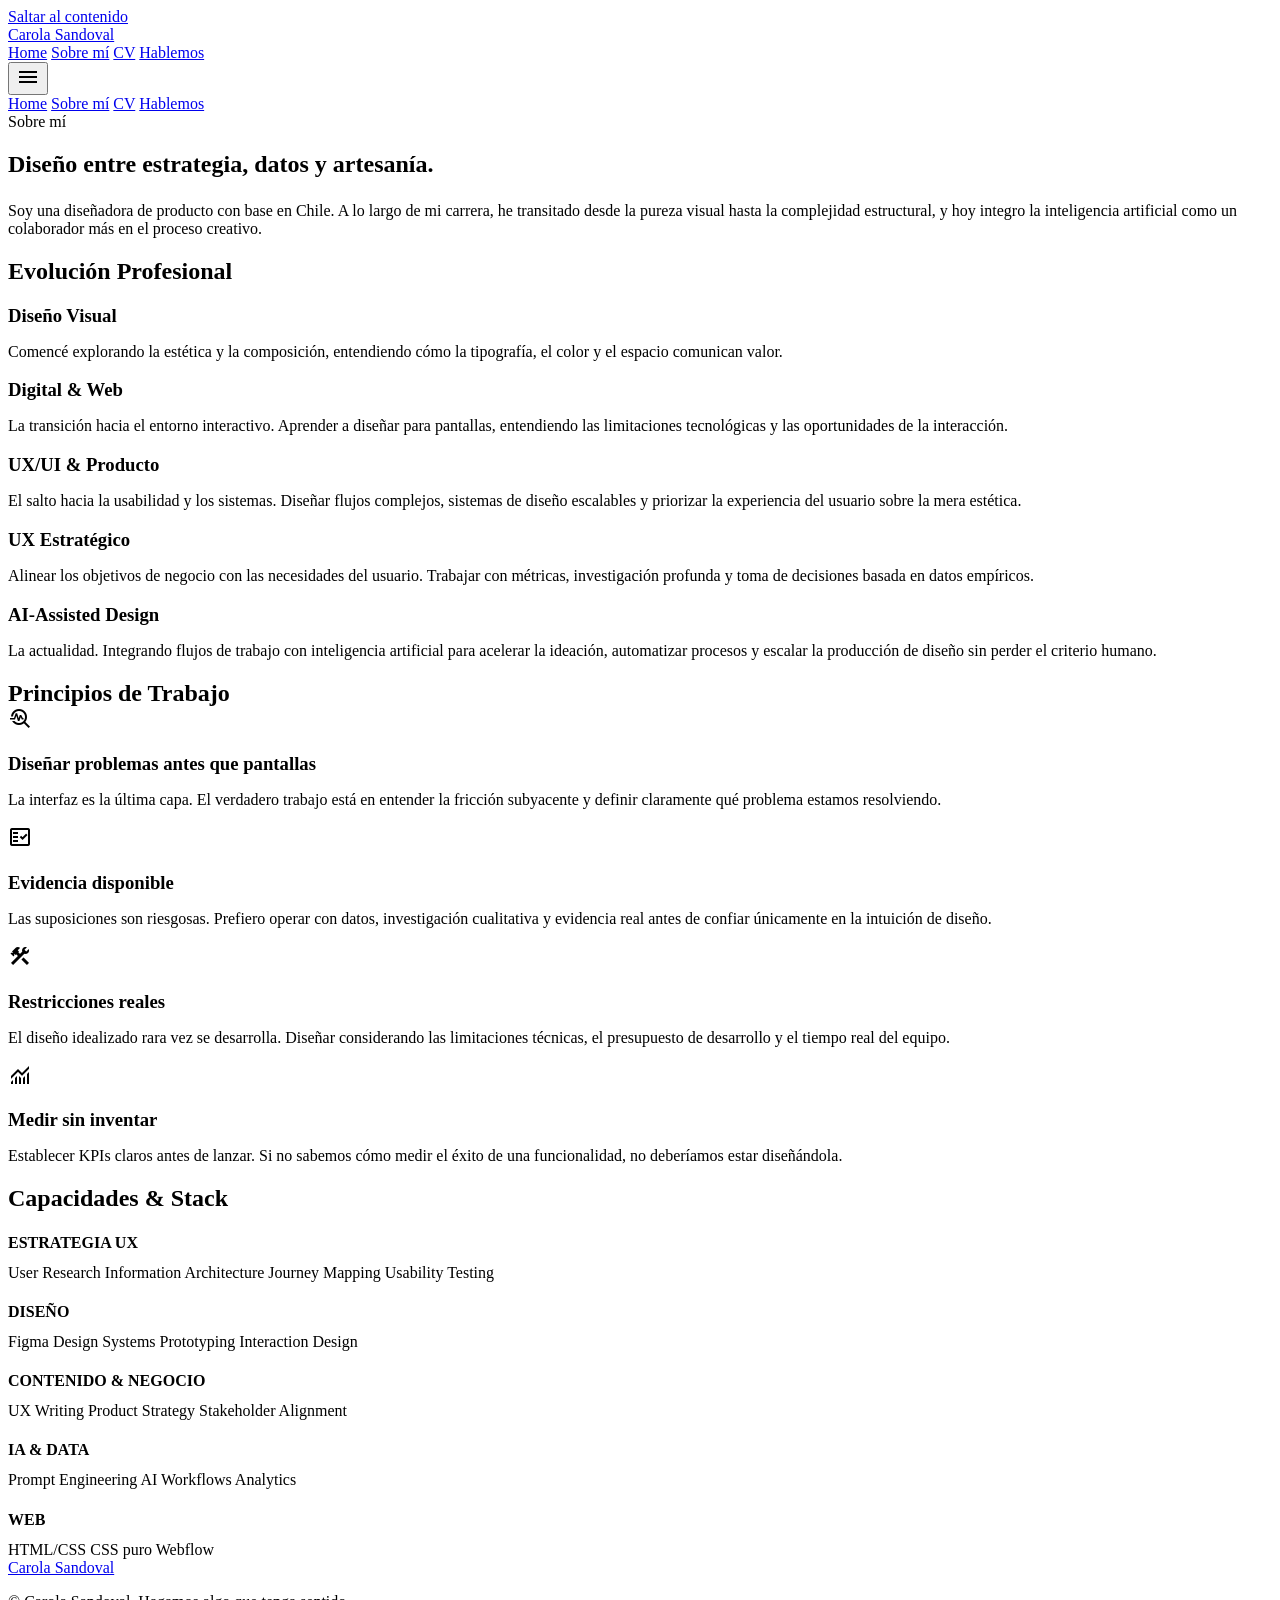
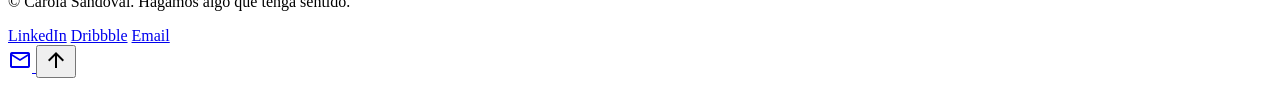
==== about.html @ 64c32e2c "paginas" ====
<!DOCTYPE html>
<html lang="es">
<head>
<meta charset="utf-8">
<meta name="viewport" content="width=device-width, initial-scale=1.0">
<title>Sobre mí — Carola Sandoval</title>
<meta name="description" content="Conoce la evolución profesional, principios de trabajo y capacidades de Carola Sandoval, UX/Product Designer.">
<link rel="preconnect" href="https://fonts.googleapis.com">
<link rel="preconnect" href="https://fonts.gstatic.com" crossorigin>
<link href="https://fonts.googleapis.com/css2?family=Inter:wght@400;600&family=Montserrat:wght@700;800&display=swap" rel="stylesheet">
<link href="https://fonts.googleapis.com/css2?family=Material+Symbols+Outlined:wght,FILL@100..700,0..1&display=swap" rel="stylesheet">
<link rel="stylesheet" href="css/styles.css">
</head>
<body>
<a class="skip-link" href="#main">Saltar al contenido</a>

<nav class="navbar" id="mainNav">
  <a class="navbar__logo" href="index.html">Carola Sandoval</a>
  <div class="navbar__links">
    <a class="navbar__link" href="index.html">Home</a>
    <a class="navbar__link is-active" href="about.html">Sobre mí</a>
    <a class="navbar__link" href="cv.html">CV</a>
    <a class="btn btn-accent md:flex hidden" href="index.html#contacto">Hablemos</a>
  </div>
  <button class="navbar__menu-toggle" id="menuToggle" aria-expanded="false" aria-controls="mobileDrawer" aria-label="Abrir menú">
    <span class="material-symbols-outlined">menu</span>
  </button>
</nav>

<div class="navbar__drawer" id="mobileDrawer">
  <a class="navbar__link" href="index.html">Home</a>
  <a class="navbar__link is-active" href="about.html">Sobre mí</a>
  <a class="navbar__link" href="cv.html">CV</a>
  <a class="btn btn-accent" href="index.html#contacto">Hablemos</a>
</div>

<main id="main">
  <!-- Hero -->
  <section class="container section--sm">
    <span class="text-eyebrow" style="display:block; margin-bottom:16px;">Sobre mí</span>
    <h1 class="text-display-xl measure" style="margin-bottom:24px;">Diseño entre estrategia, datos y artesanía.</h1>
    <p class="text-body-lg text-muted measure">
      Soy una diseñadora de producto con base en Chile. A lo largo de mi carrera, he transitado desde la pureza visual hasta la complejidad estructural, y hoy integro la inteligencia artificial como un colaborador más en el proceso creativo.
    </p>
  </section>

  <!-- Evolución profesional -->
  <section class="container section--sm bg-surface" style="background:var(--surface-container-high);">
    <div class="grid" style="grid-template-columns: 1fr; gap: var(--space-stack-lg);">
      <h2 class="text-headline-md">Evolución Profesional</h2>
      <div class="timeline">
        <div class="timeline__item" style="position:relative;">
          <div class="timeline__dot"></div>
          <h3 class="text-headline-sm" style="margin-bottom:8px;">Diseño Visual</h3>
          <p class="text-body-md text-muted">Comencé explorando la estética y la composición, entendiendo cómo la tipografía, el color y el espacio comunican valor.</p>
        </div>
        <div class="timeline__item" style="position:relative;">
          <div class="timeline__dot"></div>
          <h3 class="text-headline-sm" style="margin-bottom:8px;">Digital &amp; Web</h3>
          <p class="text-body-md text-muted">La transición hacia el entorno interactivo. Aprender a diseñar para pantallas, entendiendo las limitaciones tecnológicas y las oportunidades de la interacción.</p>
        </div>
        <div class="timeline__item" style="position:relative;">
          <div class="timeline__dot"></div>
          <h3 class="text-headline-sm" style="margin-bottom:8px;">UX/UI &amp; Producto</h3>
          <p class="text-body-md text-muted">El salto hacia la usabilidad y los sistemas. Diseñar flujos complejos, sistemas de diseño escalables y priorizar la experiencia del usuario sobre la mera estética.</p>
        </div>
        <div class="timeline__item" style="position:relative;">
          <div class="timeline__dot"></div>
          <h3 class="text-headline-sm" style="margin-bottom:8px;">UX Estratégico</h3>
          <p class="text-body-md text-muted">Alinear los objetivos de negocio con las necesidades del usuario. Trabajar con métricas, investigación profunda y toma de decisiones basada en datos empíricos.</p>
        </div>
        <div class="timeline__item" style="position:relative;">
          <div class="timeline__dot timeline__dot--accent"></div>
          <h3 class="text-headline-sm" style="margin-bottom:8px;">AI-Assisted Design</h3>
          <p class="text-body-md text-muted">La actualidad. Integrando flujos de trabajo con inteligencia artificial para acelerar la ideación, automatizar procesos y escalar la producción de diseño sin perder el criterio humano.</p>
        </div>
      </div>
    </div>
  </section>

  <!-- Principios de trabajo -->
  <section class="container section">
    <h2 class="text-headline-lg" style="margin-bottom: var(--space-stack-lg);">Principios de Trabajo</h2>
    <div class="grid grid-2">
      <div class="card">
        <div class="card-icon"><span class="material-symbols-outlined">troubleshoot</span></div>
        <h3 class="text-headline-sm" style="margin-bottom:8px;">Diseñar problemas antes que pantallas</h3>
        <p class="text-body-md text-muted">La interfaz es la última capa. El verdadero trabajo está en entender la fricción subyacente y definir claramente qué problema estamos resolviendo.</p>
      </div>
      <div class="card">
        <div class="card-icon"><span class="material-symbols-outlined">fact_check</span></div>
        <h3 class="text-headline-sm" style="margin-bottom:8px;">Evidencia disponible</h3>
        <p class="text-body-md text-muted">Las suposiciones son riesgosas. Prefiero operar con datos, investigación cualitativa y evidencia real antes de confiar únicamente en la intuición de diseño.</p>
      </div>
      <div class="card">
        <div class="card-icon"><span class="material-symbols-outlined">construction</span></div>
        <h3 class="text-headline-sm" style="margin-bottom:8px;">Restricciones reales</h3>
        <p class="text-body-md text-muted">El diseño idealizado rara vez se desarrolla. Diseñar considerando las limitaciones técnicas, el presupuesto de desarrollo y el tiempo real del equipo.</p>
      </div>
      <div class="card">
        <div class="card-icon"><span class="material-symbols-outlined">monitoring</span></div>
        <h3 class="text-headline-sm" style="margin-bottom:8px;">Medir sin inventar</h3>
        <p class="text-body-md text-muted">Establecer KPIs claros antes de lanzar. Si no sabemos cómo medir el éxito de una funcionalidad, no deberíamos estar diseñándola.</p>
      </div>
    </div>
  </section>

  <!-- Capacidades -->
  <section class="container section" style="background:var(--surface-container);">
    <h2 class="text-headline-lg" style="margin-bottom: var(--space-stack-lg);">Capacidades &amp; Stack</h2>
    <div class="grid grid-3">
      <div>
        <h4 class="text-label-md" style="text-transform:uppercase; color:var(--outline); margin-bottom:12px;">Estrategia UX</h4>
        <div class="flex flex-wrap gap-xs">
          <span class="chip chip--ghost">User Research</span>
          <span class="chip chip--ghost">Information Architecture</span>
          <span class="chip chip--ghost">Journey Mapping</span>
          <span class="chip chip--ghost">Usability Testing</span>
        </div>
      </div>
      <div>
        <h4 class="text-label-md" style="text-transform:uppercase; color:var(--outline); margin-bottom:12px;">Diseño</h4>
        <div class="flex flex-wrap gap-xs">
          <span class="chip chip--ghost">Figma</span>
          <span class="chip chip--ghost">Design Systems</span>
          <span class="chip chip--ghost">Prototyping</span>
          <span class="chip chip--ghost">Interaction Design</span>
        </div>
      </div>
      <div>
        <h4 class="text-label-md" style="text-transform:uppercase; color:var(--outline); margin-bottom:12px;">Contenido &amp; Negocio</h4>
        <div class="flex flex-wrap gap-xs">
          <span class="chip chip--ghost">UX Writing</span>
          <span class="chip chip--ghost">Product Strategy</span>
          <span class="chip chip--ghost">Stakeholder Alignment</span>
        </div>
      </div>
      <div>
        <h4 class="text-label-md" style="text-transform:uppercase; color:var(--outline); margin-bottom:12px;">IA &amp; Data</h4>
        <div class="flex flex-wrap gap-xs">
          <span class="chip chip--accent">Prompt Engineering</span>
          <span class="chip chip--accent">AI Workflows</span>
          <span class="chip chip--ghost">Analytics</span>
        </div>
      </div>
      <div>
        <h4 class="text-label-md" style="text-transform:uppercase; color:var(--outline); margin-bottom:12px;">Web</h4>
        <div class="flex flex-wrap gap-xs">
          <span class="chip chip--ghost">HTML/CSS</span>
          <span class="chip chip--ghost">CSS puro</span>
          <span class="chip chip--ghost">Webflow</span>
        </div>
      </div>
    </div>
  </section>
</main>

<footer class="footer">
  <div class="flex flex-col gap-xs">
    <a class="footer__brand" href="index.html">Carola Sandoval</a>
    <p class="text-body-md text-on-primary-muted">© <span id="year"></span> Carola Sandoval. Hagamos algo que tenga sentido.</p>
  </div>
  <div class="footer__links">
    <a href="#">LinkedIn</a>
    <a href="#">Dribbble</a>
    <a href="mailto:carola.sandoval@hotmail.com">Email</a>
  </div>
</footer>

<div class="fab-group">
  <a class="fab fab--accent" href="mailto:carola.sandoval@hotmail.com" aria-label="Enviar email a Carola Sandoval" title="Contactar">
    <span class="material-symbols-outlined">mail</span>
  </a>
  <button class="fab fab--ghost" id="scrollTopBtn" aria-label="Volver arriba">
    <span class="material-symbols-outlined">arrow_upward</span>
  </button>
</div>

<script src="js/main.js"></script>
</body>
</html>
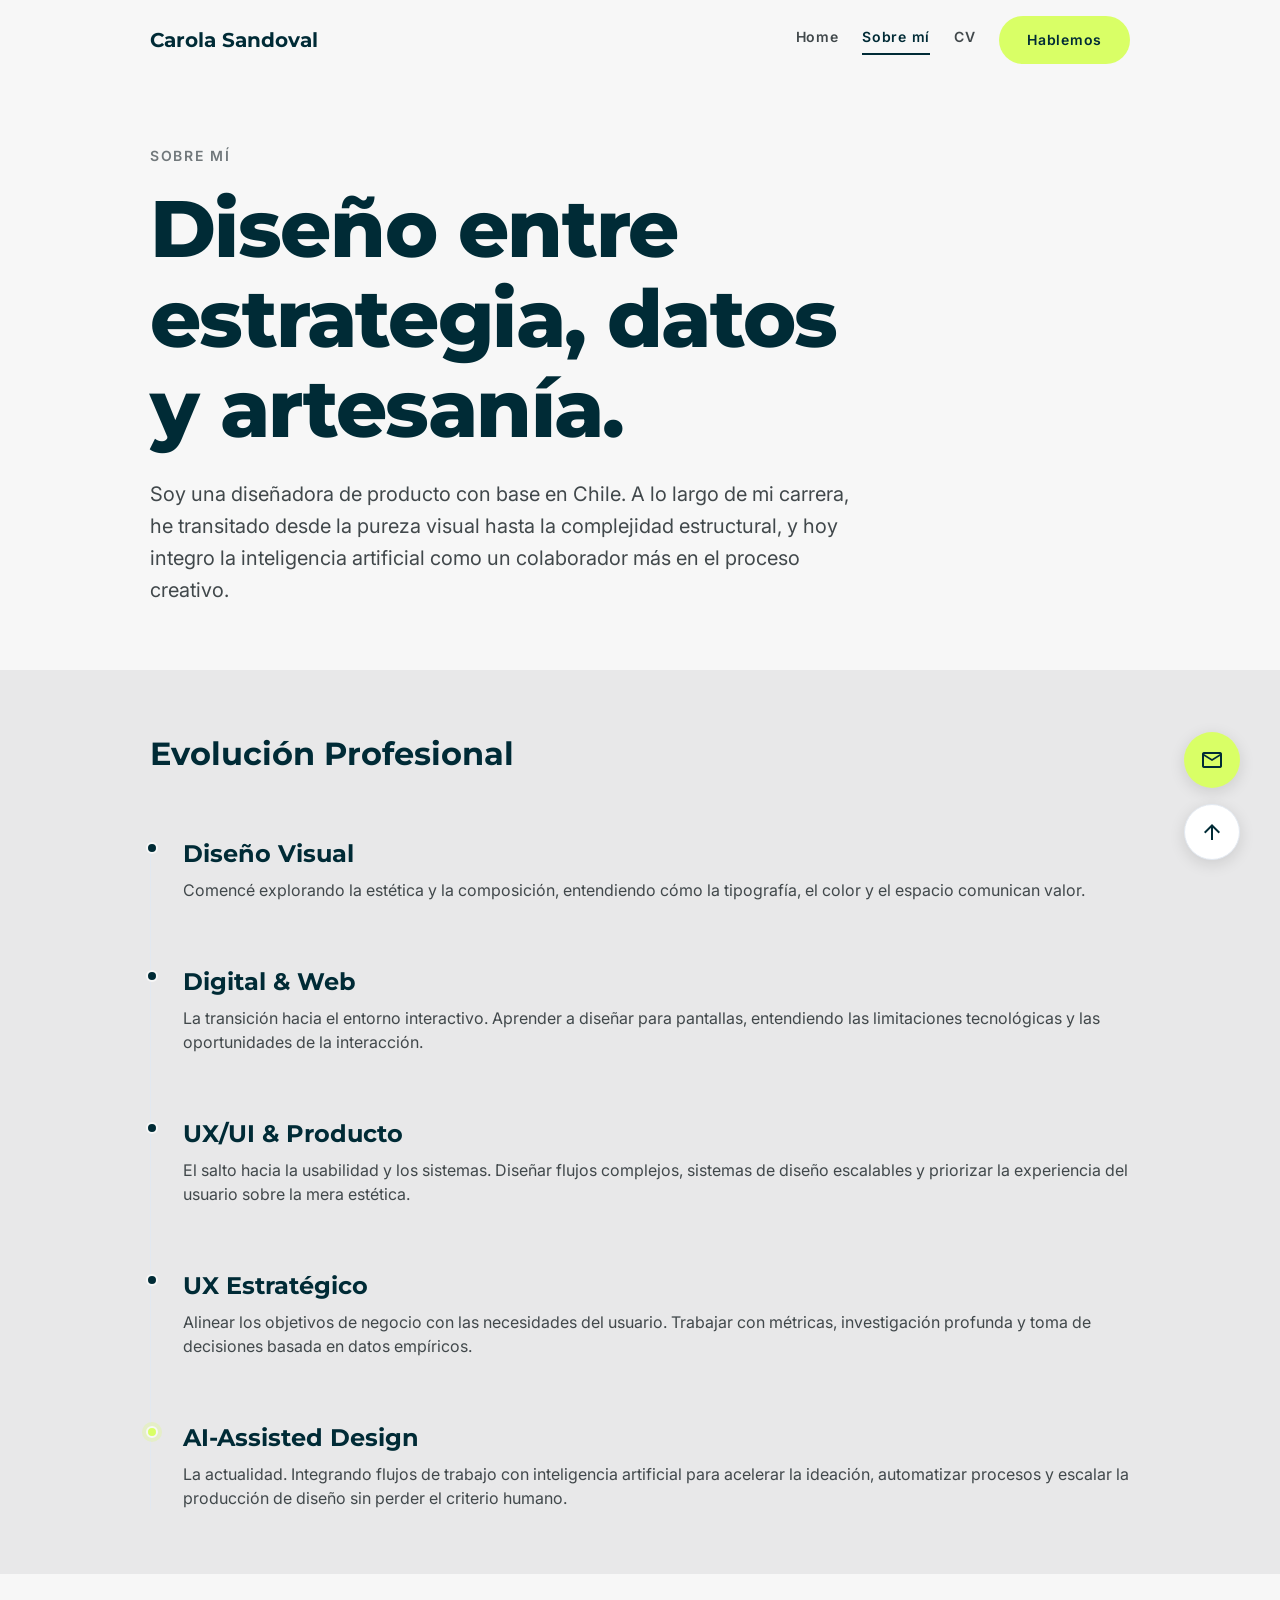
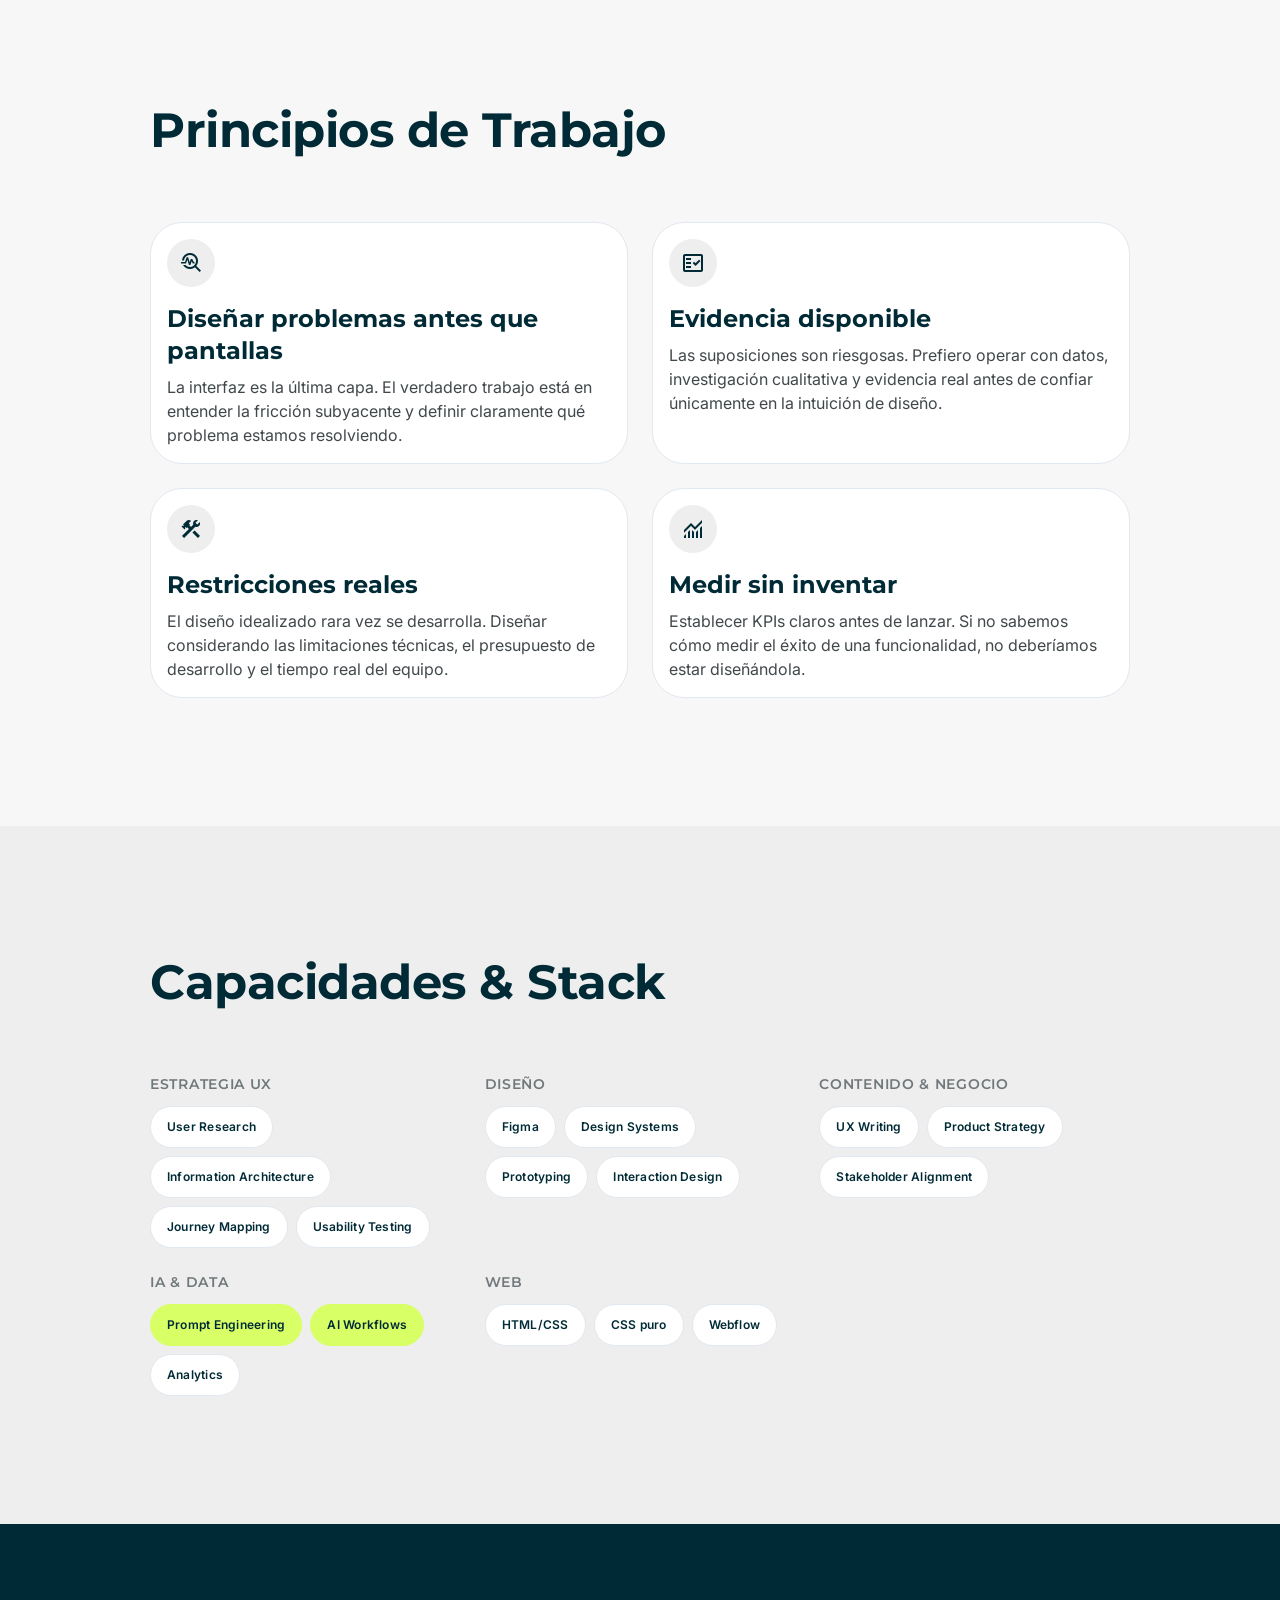
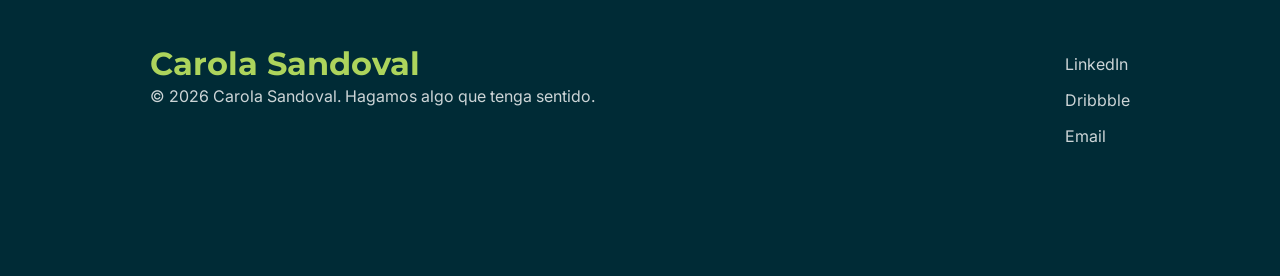
==== commit 677c71b4: "Add files via upload" ====
--- a/about.html
+++ b/about.html
@@ -7,8 +7,9 @@
 <meta name="description" content="Conoce la evolución profesional, principios de trabajo y capacidades de Carola Sandoval, UX/Product Designer.">
 <link rel="preconnect" href="https://fonts.googleapis.com">
 <link rel="preconnect" href="https://fonts.gstatic.com" crossorigin>
-<link href="https://fonts.googleapis.com/css2?family=Inter:wght@400;600&family=Montserrat:wght@700;800&display=swap" rel="stylesheet">
+<link href="https://fonts.googleapis.com/css2?family=Inter:wght@400;600&family=Montserrat:wght@300;700;800&display=swap" rel="stylesheet">
 <link href="https://fonts.googleapis.com/css2?family=Material+Symbols+Outlined:wght,FILL@100..700,0..1&display=swap" rel="stylesheet">
+<link rel="icon" type="image/svg+xml" href="favicon.svg">
 <link rel="stylesheet" href="css/styles.css">
 </head>
 <body>
--- a/css/styles.css
+++ b/css/styles.css
@@ -0,0 +1,920 @@
+/* ==============================================================
+   Carola Sandoval — Portfolio UX
+   Sistema de diseño "Soft Corporate" (Lumina Editorial)
+   CSS puro — sin frameworks ni dependencias externas
+   ============================================================== */
+
+/* ---------- 1. RESET ---------- */
+*, *::before, *::after { box-sizing: border-box; }
+html { -webkit-text-size-adjust: 100%; }
+body, h1, h2, h3, h4, p, figure, blockquote, ol, ul { margin: 0; }
+ul[class], ol[class] { list-style: none; padding: 0; }
+img, picture { max-width: 100%; display: block; }
+input, button, textarea, select { font: inherit; }
+a { text-decoration: none; color: inherit; }
+button { border: none; background: none; cursor: pointer; font: inherit; color: inherit; }
+
+/* ---------- 2. DESIGN TOKENS ---------- */
+:root {
+  /* Colores */
+  --primary: #002B36;
+  --primary-dark: #00151B;
+  --accent: #D9FF66;
+  --accent-dark: #C3E85A;
+  --tertiary: #2B00BA;
+  --surface: #F7F7F7;
+  --surface-container: #EEEEEE;
+  --surface-container-high: #E8E8E9;
+  --surface-elevated: #FFFFFF;
+  --white: #FFFFFF;
+  --border: #E2E8F0;
+  --text: #1A1C1D;
+  --text-muted: #41484B;
+  --outline: #71787B;
+  --error: #BA1A1A;
+
+  /* Tipografía */
+  --font-display: 'Montserrat', sans-serif;
+  --font-body: 'Inter', sans-serif;
+
+  /* Spacing (base 8px) */
+  --space-base: 8px;
+  --space-mobile-margin: 20px;
+  --space-tablet-margin: 40px;
+  --space-desktop-margin: 150px;
+  --space-gutter: 24px;
+  --space-stack-sm: 16px;
+  --space-stack-md: 32px;
+  --space-stack-lg: 64px;
+  --space-stack-xl: 128px;
+
+  /* Radios */
+  --radius-sm: 4px;
+  --radius-input: 16px;
+  --radius-card-sm: 32px;
+  --radius-card: 48px;
+  --radius-full: 9999px;
+
+  /* Layout */
+  --max-width: 1360px;
+  --measure: 720px;
+
+  /* Motion */
+  --ease: cubic-bezier(0.4, 0, 0.2, 1);
+  --duration: 250ms;
+}
+
+/* ---------- 3. BASE ---------- */
+html { scroll-behavior: smooth; }
+@media (prefers-reduced-motion: reduce) {
+  html { scroll-behavior: auto; }
+  *, *::before, *::after {
+    animation-duration: 0.01ms !important;
+    animation-iteration-count: 1 !important;
+    transition-duration: 0.01ms !important;
+    scroll-behavior: auto !important;
+  }
+}
+
+body {
+  font-family: var(--font-body);
+  font-size: 16px;
+  line-height: 24px;
+  color: var(--text);
+  background: var(--surface);
+  min-height: 100vh;
+  display: flex;
+  flex-direction: column;
+}
+
+h1, h2, h3, h4 { font-family: var(--font-display); color: var(--primary); }
+
+a:focus-visible, button:focus-visible, input:focus-visible, textarea:focus-visible {
+  outline: 2px solid var(--primary);
+  outline-offset: 2px;
+}
+
+::selection { background: var(--accent); color: var(--primary); }
+
+/* Skip link */
+.skip-link {
+  position: absolute;
+  left: -9999px;
+  top: 0;
+  z-index: 1000;
+  background: var(--primary);
+  color: var(--white);
+  padding: 12px 20px;
+  border-radius: 0 0 var(--radius-sm) 0;
+}
+.skip-link:focus {
+  left: 0;
+}
+
+.sr-only {
+  position: absolute;
+  width: 1px; height: 1px;
+  padding: 0; margin: -1px;
+  overflow: hidden;
+  clip: rect(0,0,0,0);
+  white-space: nowrap;
+  border: 0;
+}
+
+/* ---------- 4. TIPOGRAFÍA ---------- */
+.text-display-xl {
+  font-family: var(--font-display);
+  font-weight: 800;
+  font-size: 48px;
+  line-height: 54px;
+  letter-spacing: -0.01em;
+  color: var(--primary);
+}
+@media (min-width: 768px) {
+  .text-display-xl { font-size: 80px; line-height: 90px; letter-spacing: -0.02em; }
+}
+
+.text-headline-lg {
+  font-family: var(--font-display);
+  font-weight: 700;
+  font-size: 32px;
+  line-height: 40px;
+  color: var(--primary);
+}
+@media (min-width: 768px) {
+  .text-headline-lg { font-size: 48px; line-height: 56px; letter-spacing: -0.01em; }
+}
+
+.text-headline-md {
+  font-family: var(--font-display);
+  font-weight: 700;
+  font-size: 24px;
+  line-height: 32px;
+  color: var(--primary);
+}
+@media (min-width: 768px) {
+  .text-headline-md { font-size: 32px; line-height: 40px; }
+}
+
+.text-headline-sm {
+  font-family: var(--font-display);
+  font-weight: 700;
+  font-size: 20px;
+  line-height: 28px;
+  color: var(--primary);
+}
+@media (min-width: 768px) {
+  .text-headline-sm { font-size: 24px; line-height: 32px; }
+}
+
+.text-body-lg { font-size: 18px; line-height: 28px; }
+@media (min-width: 768px) { .text-body-lg { font-size: 20px; line-height: 32px; } }
+
+.text-body-md { font-size: 16px; line-height: 24px; }
+.text-body-sm { font-size: 14px; line-height: 20px; }
+
+/* Resaltado tipo marcador (destacar frases dentro de un título/párrafo) */
+.hl {
+  background: var(--accent);
+  color: var(--primary);
+  padding: 0 6px;
+  border-radius: 6px;
+  box-decoration-break: clone;
+  -webkit-box-decoration-break: clone;
+}
+
+.text-label-md {
+  font-size: 14px;
+  line-height: 20px;
+  font-weight: 600;
+  letter-spacing: 0.05em;
+}
+
+.text-label-sm {
+  font-size: 12px;
+  line-height: 16px;
+  font-weight: 600;
+  letter-spacing: 0.02em;
+}
+
+.text-eyebrow {
+  font-family: var(--font-body);
+  font-size: 14px;
+  font-weight: 600;
+  letter-spacing: 0.12em;
+  text-transform: uppercase;
+  color: var(--outline);
+}
+
+.text-muted { color: var(--text-muted); }
+.text-on-primary { color: var(--white); }
+.text-on-primary-muted { color: rgba(255,255,255,0.8); }
+.text-accent { color: var(--accent); }
+.text-tertiary { color: var(--tertiary); }
+.italic { font-style: italic; }
+
+/* ---------- 5. LAYOUT ---------- */
+.container {
+  width: 100%;
+  max-width: var(--max-width);
+  margin-inline: auto;
+  padding-inline: var(--space-mobile-margin);
+}
+@media (min-width: 768px) { .container { padding-inline: var(--space-tablet-margin); } }
+@media (min-width: 1024px) { .container { padding-inline: var(--space-desktop-margin); } }
+
+.section { padding-block: var(--space-stack-xl); }
+.section--sm { padding-block: var(--space-stack-lg); }
+.section--bordered { border-top: 1px solid var(--border); }
+
+.measure { max-width: var(--measure); }
+
+.flex { display: flex; }
+.flex-col { flex-direction: column; }
+.items-center { align-items: center; }
+.items-start { align-items: flex-start; }
+.items-end { align-items: flex-end; }
+.justify-between { justify-content: space-between; }
+.justify-center { justify-content: center; }
+.flex-wrap { flex-wrap: wrap; }
+.gap-xs { gap: 8px; }
+.gap-sm { gap: var(--space-stack-sm); }
+.gap-md { gap: var(--space-gutter); }
+.gap-lg { gap: var(--space-stack-md); }
+
+.grid { display: grid; gap: var(--space-gutter); }
+.grid-2 { grid-template-columns: repeat(1, 1fr); }
+.grid-3 { grid-template-columns: repeat(1, 1fr); }
+.grid-4 { grid-template-columns: repeat(2, 1fr); }
+.grid-5 { grid-template-columns: repeat(1, 1fr); }
+@media (min-width: 768px) {
+  .grid-2 { grid-template-columns: repeat(2, 1fr); }
+  .grid-3 { grid-template-columns: repeat(3, 1fr); }
+  .grid-4 { grid-template-columns: repeat(4, 1fr); }
+}
+@media (min-width: 1024px) {
+  .grid-5 { grid-template-columns: repeat(5, 1fr); }
+}
+
+.hidden { display: none !important; }
+@media (min-width: 768px) {
+  .md\:hidden { display: none !important; }
+  .md\:flex { display: flex !important; }
+  .md\:block { display: block !important; }
+  .md\:flex-row { flex-direction: row; }
+}
+
+/* ---------- 6. NAVBAR ---------- */
+.navbar {
+  position: sticky;
+  top: 0;
+  z-index: 50;
+  display: flex;
+  justify-content: space-between;
+  align-items: center;
+  width: 100%;
+  height: 80px;
+  padding-inline: var(--space-mobile-margin);
+  background: transparent;
+  border-bottom: 1px solid transparent;
+  transition: background var(--duration) var(--ease), border-color var(--duration) var(--ease), backdrop-filter var(--duration) var(--ease);
+}
+@media (min-width: 1024px) { .navbar { padding-inline: var(--space-desktop-margin); } }
+
+.navbar.is-scrolled {
+  background: rgba(247, 247, 247, 0.85);
+  backdrop-filter: blur(12px);
+  -webkit-backdrop-filter: blur(12px);
+  border-bottom-color: var(--border);
+}
+
+.navbar__logo {
+  font-family: var(--font-display);
+  font-weight: 700;
+  font-size: 20px;
+  color: var(--primary);
+}
+
+.navbar__links {
+  display: none;
+  align-items: center;
+  gap: var(--space-gutter);
+}
+@media (min-width: 768px) { .navbar__links { display: flex; } }
+
+.navbar__link {
+  font-size: 14px;
+  font-weight: 600;
+  letter-spacing: 0.05em;
+  color: var(--text-muted);
+  padding-bottom: 4px;
+  border-bottom: 2px solid transparent;
+  transition: color var(--duration) var(--ease);
+}
+.navbar__link:hover { color: var(--primary); }
+.navbar__link.is-active {
+  color: var(--primary);
+  border-bottom-color: var(--primary);
+}
+
+.navbar__menu-toggle {
+  display: inline-flex;
+  align-items: center;
+  justify-content: center;
+  width: 44px;
+  height: 44px;
+  color: var(--primary);
+}
+@media (min-width: 768px) { .navbar__menu-toggle { display: none; } }
+
+.navbar__drawer {
+  position: fixed;
+  inset: 80px 0 0 0;
+  background: var(--surface);
+  z-index: 49;
+  padding: var(--space-stack-md) var(--space-mobile-margin);
+  display: flex;
+  flex-direction: column;
+  gap: var(--space-stack-sm);
+  transform: translateY(-8px);
+  opacity: 0;
+  pointer-events: none;
+  transition: opacity var(--duration) var(--ease), transform var(--duration) var(--ease);
+}
+.navbar__drawer.is-open {
+  opacity: 1;
+  transform: translateY(0);
+  pointer-events: auto;
+}
+.navbar__drawer .navbar__link {
+  font-size: 20px;
+  padding-block: 8px;
+  border-bottom: 1px solid var(--border);
+}
+
+/* ---------- 7. BOTONES ---------- */
+.btn {
+  display: inline-flex;
+  align-items: center;
+  justify-content: center;
+  gap: 8px;
+  min-height: 44px;
+  padding: 12px 28px;
+  border-radius: var(--radius-full);
+  font-size: 14px;
+  font-weight: 600;
+  letter-spacing: 0.05em;
+  transition: background var(--duration) var(--ease), color var(--duration) var(--ease), border-color var(--duration) var(--ease);
+  white-space: nowrap;
+}
+.btn-primary {
+  background: var(--primary);
+  color: var(--white);
+}
+.btn-primary:hover { background: var(--tertiary); }
+
+.btn-accent {
+  background: var(--accent);
+  color: var(--primary);
+}
+.btn-accent:hover { background: var(--accent-dark); }
+
+.btn-outline {
+  background: transparent;
+  color: var(--primary);
+  border: 1px solid var(--primary);
+}
+.btn-outline:hover { background: var(--primary); color: var(--white); }
+
+.btn-lg { padding: 16px 32px; font-size: 16px; }
+
+.link-arrow {
+  display: inline-flex;
+  align-items: center;
+  gap: 8px;
+  font-size: 14px;
+  font-weight: 600;
+  letter-spacing: 0.05em;
+  color: var(--primary);
+  transition: color var(--duration) var(--ease);
+}
+.link-arrow:hover { color: var(--tertiary); }
+.link-arrow .icon { transition: transform var(--duration) var(--ease); }
+.link-arrow:hover .icon { transform: translateX(4px); }
+
+/* ---------- 8. CHIPS ---------- */
+.chip {
+  display: inline-flex;
+  align-items: center;
+  padding: 8px 16px;
+  border-radius: var(--radius-full);
+  font-size: 12px;
+  font-weight: 600;
+  letter-spacing: 0.02em;
+  background: var(--surface-container-high);
+  color: var(--primary);
+  border: 1px solid var(--border);
+}
+.chip--accent {
+  background: var(--accent);
+  color: var(--primary);
+  border-color: var(--accent);
+}
+.chip--ghost {
+  background: var(--surface-elevated);
+  color: var(--primary);
+  border-color: var(--border);
+}
+
+/* ---------- 9. CARDS ---------- */
+.card {
+  background: var(--surface-elevated);
+  border: 1px solid var(--border);
+  border-radius: var(--radius-card-sm);
+  padding: var(--space-stack-sm);
+  transition: border-color var(--duration) var(--ease), background var(--duration) var(--ease);
+}
+.card:hover { border-color: var(--primary); }
+
+.card-icon {
+  width: 48px;
+  height: 48px;
+  border-radius: var(--radius-full);
+  background: var(--surface-container);
+  display: flex;
+  align-items: center;
+  justify-content: center;
+  margin-bottom: var(--space-stack-sm);
+  color: var(--primary);
+}
+
+.step-card {
+  background: var(--surface-elevated);
+  border: 1px solid var(--border);
+  border-radius: 24px;
+  padding: 24px;
+  display: flex;
+  flex-direction: column;
+  gap: 12px;
+  transition: background var(--duration) var(--ease);
+}
+.step-card:hover { background: var(--surface-container-high); }
+.step-number {
+  width: 48px; height: 48px;
+  border-radius: var(--radius-full);
+  background: var(--primary);
+  color: var(--white);
+  display: flex; align-items: center; justify-content: center;
+  font-family: var(--font-display);
+  font-weight: 700;
+}
+
+/* ---------- 10. PROJECT CARDS ---------- */
+.project-card {
+  display: flex;
+  flex-direction: column;
+  background: var(--surface-elevated);
+  border: 1px solid var(--border);
+  border-radius: var(--radius-card);
+  overflow: hidden;
+  transition: border-color var(--duration) var(--ease);
+}
+.project-card:hover { border-color: var(--primary); }
+@media (min-width: 768px) {
+  .project-card { flex-direction: row; }
+  .project-card.project-card--reverse { flex-direction: row-reverse; }
+}
+
+.project-card__media {
+  width: 100%;
+  height: 260px;
+  background-color: var(--surface-container);
+  background-size: contain;
+  background-repeat: no-repeat;
+  background-position: center;
+  background-origin: content-box;
+  padding: 24px;
+  overflow: hidden;
+}
+@media (min-width: 768px) {
+  .project-card__media { width: 50%; height: auto; min-height: 320px; }
+}
+
+.project-card__body {
+  width: 100%;
+  padding: var(--space-stack-md);
+  display: flex;
+  flex-direction: column;
+  justify-content: center;
+}
+@media (min-width: 768px) { .project-card__body { width: 50%; } }
+
+.project-card__tags { display: flex; flex-wrap: wrap; gap: 8px; margin-bottom: 16px; }
+
+/* Filtros */
+.filters {
+  display: flex;
+  gap: 8px;
+  overflow-x: auto;
+  padding-bottom: 4px;
+  -webkit-overflow-scrolling: touch;
+}
+.filter-btn {
+  padding: 8px 16px;
+  border-radius: var(--radius-full);
+  font-size: 14px;
+  font-weight: 600;
+  white-space: nowrap;
+  border: 1px solid var(--border);
+  background: var(--surface-container-high);
+  color: var(--text-muted);
+  transition: background var(--duration) var(--ease), color var(--duration) var(--ease);
+}
+.filter-btn.active {
+  background: var(--primary);
+  color: var(--white);
+  border-color: var(--primary);
+}
+
+/* ---------- 11. HERO ---------- */
+.hero {
+  display: flex;
+  flex-direction: column;
+  gap: var(--space-stack-lg);
+  padding-block: var(--space-stack-xl);
+  min-height: 70vh;
+}
+@media (min-width: 768px) {
+  .hero { flex-direction: row; align-items: center; }
+}
+.hero__content { width: 100%; display: flex; flex-direction: column; gap: var(--space-stack-sm); }
+.hero__visual { width: 100%; display: flex; justify-content: center; position: relative; }
+@media (min-width: 768px) {
+  .hero__content { width: 58%; }
+  .hero__visual { width: 42%; justify-content: flex-end; }
+}
+
+.hero__portrait {
+  position: relative;
+  width: 100%;
+  max-width: 420px;
+  aspect-ratio: 4 / 5;
+  border-radius: var(--radius-card);
+  overflow: hidden;
+  border: 1px solid var(--border);
+  background: var(--surface-container);
+}
+.hero__portrait img { width: 100%; height: 100%; object-fit: cover; }
+.hero__portrait-placeholder {
+  width: 100%; height: 100%;
+  display: flex; align-items: center; justify-content: center;
+  background: var(--accent);
+  color: var(--primary);
+  font-family: var(--font-display);
+  font-weight: 800;
+  font-size: 96px;
+  letter-spacing: -0.02em;
+}
+
+/* ---------- 12. FOOTER ---------- */
+.footer {
+  background: var(--primary);
+  color: var(--white);
+  display: flex;
+  flex-direction: column;
+  gap: var(--space-stack-md);
+  padding: var(--space-stack-xl) var(--space-mobile-margin);
+  margin-top: auto;
+}
+@media (min-width: 768px) {
+  .footer { flex-direction: row; justify-content: space-between; padding-inline: var(--space-tablet-margin); }
+}
+@media (min-width: 1024px) {
+  .footer { padding-inline: var(--space-desktop-margin); }
+}
+.footer__brand { font-family: var(--font-display); font-size: 32px; font-weight: 700; color: var(--accent); }
+.footer nav, .footer__links { display: flex; flex-direction: column; gap: 12px; }
+@media (min-width: 768px) { .footer__links--row { flex-direction: row; gap: var(--space-stack-md); } }
+.footer a { opacity: 0.8; transition: opacity var(--duration) var(--ease), color var(--duration) var(--ease); }
+.footer a:hover { opacity: 1; color: var(--accent); }
+
+/* ---------- 13. FLOATING ACTIONS ---------- */
+.fab-group {
+  position: fixed;
+  bottom: var(--space-mobile-margin);
+  right: var(--space-mobile-margin);
+  z-index: 50;
+  display: flex;
+  flex-direction: column;
+  gap: 16px;
+}
+@media (min-width: 768px) {
+  .fab-group { bottom: var(--space-tablet-margin); right: var(--space-tablet-margin); }
+}
+.fab {
+  width: 56px;
+  height: 56px;
+  border-radius: var(--radius-full);
+  display: flex;
+  align-items: center;
+  justify-content: center;
+  box-shadow: 0 4px 16px rgba(0,0,0,0.12);
+  transition: transform var(--duration) var(--ease), background var(--duration) var(--ease), opacity var(--duration) var(--ease);
+}
+.fab:hover { transform: scale(1.08); }
+.fab--accent { background: var(--accent); color: var(--primary); }
+.fab--ghost {
+  background: var(--surface-elevated);
+  color: var(--primary);
+  border: 1px solid var(--border);
+  opacity: 0;
+  pointer-events: none;
+  transform: translateY(8px);
+}
+.fab--ghost.is-visible { opacity: 1; pointer-events: auto; transform: translateY(0); }
+
+/* ---------- 14. CTA FINAL ---------- */
+.cta-final {
+  background: var(--primary);
+  padding-block: var(--space-stack-xl);
+  text-align: center;
+}
+.cta-final__inner {
+  max-width: 720px;
+  margin-inline: auto;
+  display: flex;
+  flex-direction: column;
+  align-items: center;
+  gap: var(--space-stack-sm);
+}
+
+/* ---------- 15. TIMELINE ---------- */
+.timeline { position: relative; border-left: 1px solid var(--border); padding-left: 32px; display: flex; flex-direction: column; gap: var(--space-stack-lg); }
+.timeline__dot {
+  position: absolute;
+  left: -37px;
+  top: 4px;
+  width: 12px; height: 12px;
+  border-radius: var(--radius-full);
+  background: var(--primary);
+  border: 2px solid var(--surface);
+}
+.timeline__dot--accent { background: var(--accent); box-shadow: 0 0 0 4px rgba(217,255,102,0.25); }
+.timeline__header { display: flex; flex-direction: column; gap: 4px; margin-bottom: 8px; }
+@media (min-width: 768px) { .timeline__header { flex-direction: row; justify-content: space-between; align-items: baseline; } }
+
+/* ---------- 16. FORM ---------- */
+.form-field { display: flex; flex-direction: column; gap: 8px; margin-bottom: var(--space-stack-sm); }
+.form-field label { font-size: 14px; font-weight: 600; color: var(--primary); }
+.form-field input,
+.form-field textarea {
+  border: 1px solid var(--border);
+  border-radius: var(--radius-input);
+  padding: 14px 18px;
+  background: var(--surface-elevated);
+  color: var(--text);
+  transition: border-color var(--duration) var(--ease);
+}
+.form-field input:focus,
+.form-field textarea:focus {
+  outline: none;
+  border: 2px solid var(--primary);
+  padding: 13px 17px;
+}
+.form-field.has-error input,
+.form-field.has-error textarea { border-color: var(--error); }
+.form-field__error { font-size: 12px; color: var(--error); display: none; }
+.form-field.has-error .form-field__error { display: block; }
+.form-checkbox { display: flex; align-items: center; gap: 10px; font-size: 14px; margin-bottom: var(--space-stack-sm); }
+.form-checkbox input { width: 20px; height: 20px; accent-color: var(--primary); }
+
+.form-status {
+  display: none;
+  padding: 16px 20px;
+  border-radius: var(--radius-input);
+  font-size: 14px;
+  margin-top: var(--space-stack-sm);
+}
+.form-status.is-success { display: block; background: rgba(217,255,102,0.25); color: var(--primary); }
+.form-status.is-error { display: block; background: rgba(186,26,26,0.08); color: var(--error); }
+
+/* ---------- 17. CASE STUDY ---------- */
+.case-sidebar {
+  background: var(--surface-container-high);
+  border: 1px solid var(--border);
+  border-radius: var(--radius-input);
+  padding: var(--space-stack-md);
+  display: flex;
+  flex-direction: column;
+}
+@media (min-width: 768px) {
+  .case-sidebar { position: sticky; top: 120px; }
+}
+
+.sidebar-field { display: flex; flex-direction: column; gap: 8px; }
+.sidebar-field + .sidebar-field { margin-top: var(--space-gutter); padding-top: var(--space-gutter); border-top: 1px solid var(--border); }
+
+.sidebar-nav { margin-top: var(--space-gutter); padding-top: var(--space-gutter); border-top: 1px solid var(--border); display: flex; flex-direction: column; }
+
+/* Etiqueta uppercase con marcador decorativo (usada en sidebars, encabezados de listas, etc.) */
+.label-caps {
+  display: flex;
+  align-items: center;
+  gap: 8px;
+  font-size: 12px;
+  font-weight: 600;
+  letter-spacing: 0.05em;
+  text-transform: uppercase;
+  color: var(--outline);
+}
+.label-caps::before {
+  content: '';
+  width: 12px;
+  height: 3px;
+  border-radius: 2px;
+  background: var(--accent);
+  flex-shrink: 0;
+}
+
+.case-toc-link {
+  display: block;
+  padding: 8px 0;
+  font-size: 14px;
+  color: var(--text-muted);
+  border-bottom: 1px solid var(--border);
+  transition: color var(--duration) var(--ease);
+}
+.case-toc-link:hover, .case-toc-link.is-active { color: var(--primary); font-weight: 600; }
+
+.case-section { scroll-margin-top: 120px; }
+
+/* Hero del case study: texto + imagen de portada lado a lado en desktop */
+.case-hero {
+  display: flex;
+  flex-direction: column;
+  gap: var(--space-stack-md);
+}
+@media (min-width: 768px) {
+  .case-hero { flex-direction: row; align-items: center; gap: var(--space-stack-lg); }
+  .case-hero__text { width: 56%; }
+  .case-hero__media { width: 44%; flex-shrink: 0; }
+}
+
+/* Ritmo vertical automático: un solo valor de espaciado entre elementos,
+   en vez de márgenes sueltos en cada párrafo. Sube el nivel para bloques grandes. */
+.case-accordion-panel > * + * { margin-top: 20px; }
+.case-accordion-panel > * + .key-insight,
+.case-accordion-panel > * + .two-col-block,
+.case-accordion-panel > * + .grid,
+.case-accordion-panel > * + figure,
+.case-accordion-panel > * + ol,
+.case-accordion-panel > * + ul,
+.case-accordion-panel > * + h4 { margin-top: var(--space-stack-lg); }
+
+/* Excepción puntual: este key-insight funciona como declaración corta, no como cita — se mantiene en bold */
+.key-insight.key-insight--bold { font-weight: 700; }
+
+.case-mobile-toc {
+  position: sticky;
+  top: 80px;
+  z-index: 20;
+  background: var(--surface);
+  border-bottom: 1px solid var(--border);
+  margin-inline: calc(-1 * var(--space-mobile-margin));
+  padding: 12px var(--space-mobile-margin);
+}
+@media (min-width: 768px) { .case-mobile-toc { display: none; } }
+.case-mobile-toc__panel {
+  display: none;
+  flex-direction: column;
+  gap: 4px;
+  padding-top: 12px;
+}
+.case-mobile-toc__panel.is-open { display: flex; }
+
+.key-insight {
+  font-family: var(--font-display);
+  font-size: 22px;
+  font-weight: 300;
+  color: var(--primary);
+  border-left: 4px solid var(--accent);
+  padding-left: 20px;
+  max-width: var(--measure);
+}
+
+.two-col-block {
+  display: grid;
+  gap: var(--space-gutter);
+  grid-template-columns: 1fr;
+}
+@media (min-width: 768px) { .two-col-block { grid-template-columns: 1fr 1fr; } }
+
+.ai-block {
+  background: rgba(217,255,102,0.12);
+  border: 1px solid rgba(217,255,102,0.4);
+  border-radius: var(--radius-input);
+  padding: var(--space-stack-md);
+}
+
+.constraint-card {
+  border: 1px solid var(--border);
+  border-radius: var(--radius-input);
+  padding: 24px;
+  background: var(--surface-elevated);
+}
+
+.stat-tile {
+  border-radius: var(--radius-input);
+  padding: 24px;
+  text-align: center;
+  display: flex;
+  flex-direction: column;
+  gap: 8px;
+  align-items: center;
+}
+.stat-tile--primary { background: var(--primary); color: var(--white); }
+.stat-tile--muted { background: var(--surface-elevated); border: 1px solid var(--border); }
+
+figure.media-block { margin: 0; }
+figure.media-block img { border-radius: var(--radius-input); border: 1px solid var(--border); width: 100%; }
+
+/* Imagen de portada del case study: se muestra completa, sin recortar ni forzar proporción,
+   dentro de una tarjeta con su propio padding (funciona con cualquier imagen, cuadrada o panorámica). */
+.case-hero__media {
+  margin: 0;
+  background: var(--surface-elevated);
+  border: 1px solid var(--border);
+  border-radius: var(--radius-input);
+  padding: 12px;
+  display: flex;
+  align-items: center;
+  justify-content: center;
+}
+.case-hero__media img {
+  width: auto;
+  max-width: 100%;
+  height: auto;
+  display: block;
+  border-radius: calc(var(--radius-input) - 6px);
+  border: none;
+}
+figure.media-block figcaption {
+  margin-top: 12px;
+  font-size: 12px;
+  color: var(--text-muted);
+  display: flex;
+  align-items: flex-start;
+  gap: 8px;
+}
+
+@media (min-width: 768px) {
+  .sitemap-figure { padding-top: var(--space-stack-md); }
+}
+
+/* ---------- 17b. CASE STUDY LAYOUT ---------- */
+.case-layout {
+  display: grid;
+  grid-template-columns: 1fr;
+  gap: var(--space-stack-lg);
+  align-items: start;
+}
+@media (min-width: 768px) {
+  .case-layout { grid-template-columns: 280px 1fr; }
+}
+
+.case-content { display: flex; flex-direction: column; gap: var(--space-stack-lg); }
+
+.case-nav-final {
+  display: flex;
+  justify-content: space-between;
+  align-items: center;
+  padding-top: var(--space-stack-lg);
+  border-top: 1px solid var(--border);
+}
+
+.case-accordion-toggle {
+  display: flex;
+  width: 100%;
+  justify-content: space-between;
+  align-items: center;
+  padding-block: 8px;
+}
+@media (min-width: 768px) { .case-accordion-toggle { pointer-events: none; padding: 0; } }
+
+.case-accordion-panel { margin-top: 24px; }
+@media (max-width: 767px) {
+  .case-accordion-panel { display: none; }
+  .case-accordion-panel.is-open { display: block; }
+}
+
+.chevron { transition: transform var(--duration) var(--ease); }
+.chevron.is-rotated { transform: rotate(180deg); }
+
+/* ---------- 18. UTILIDADES VARIAS ---------- */
+.bg-surface { background: var(--surface); }
+.bg-primary { background: var(--primary); }
+.border-top { border-top: 1px solid var(--border); }
+.rounded-full { border-radius: var(--radius-full); }
+.w-full { width: 100%; }
+.grayscale-hover { filter: grayscale(1); transition: filter var(--duration) var(--ease); }
+.grayscale-hover:hover { filter: grayscale(0); }
